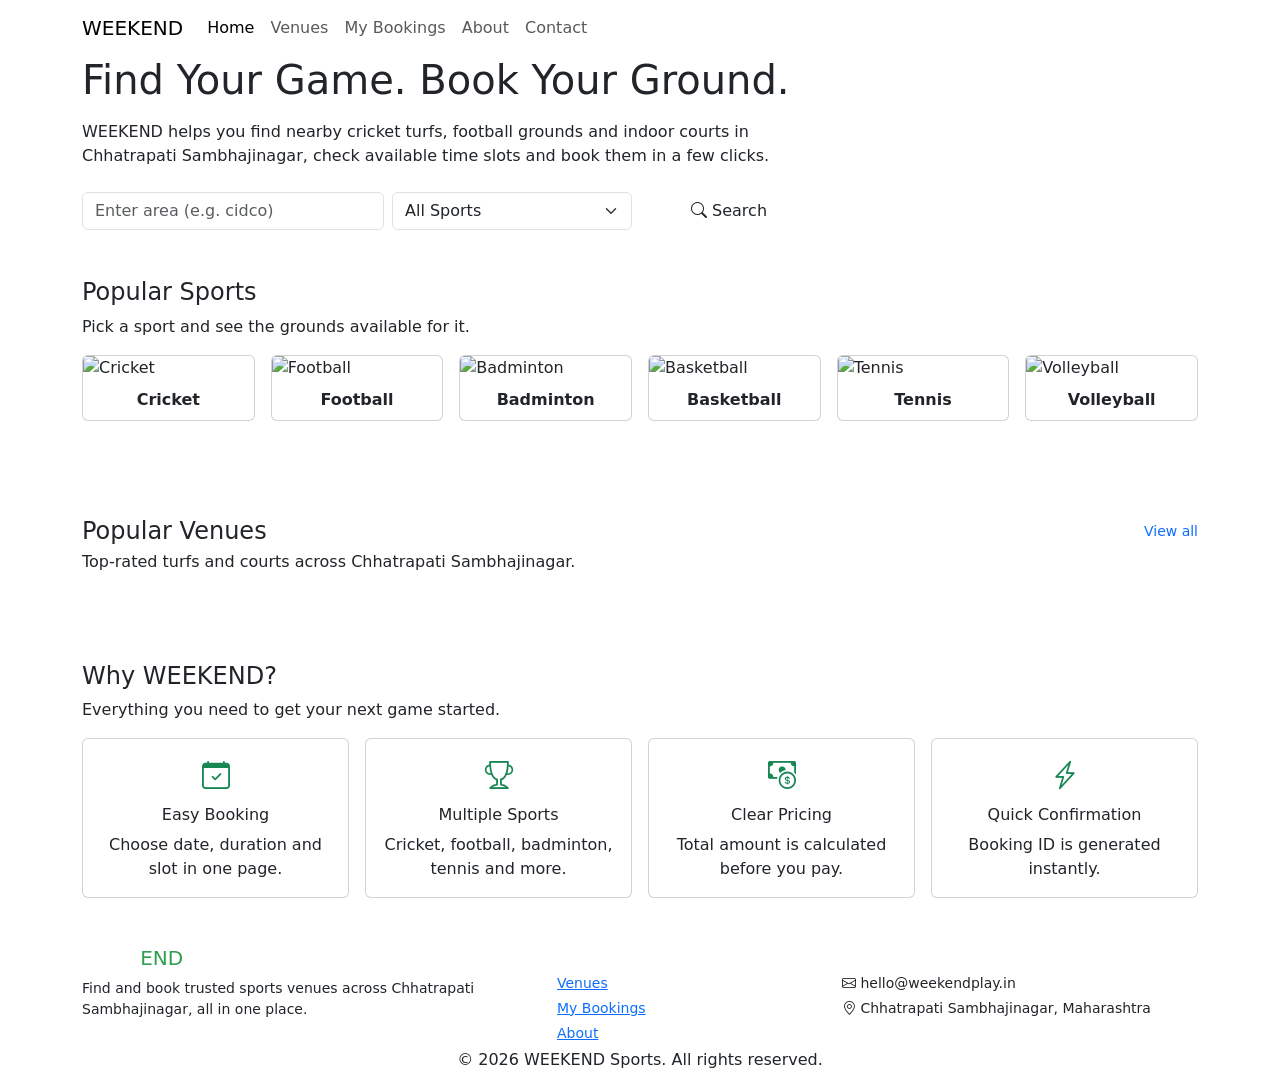
==== index.html @ c3880f31 "Add files via upload" ====
<!DOCTYPE html>
<html lang="en">

<head>
  <meta charset="UTF-8">
  <meta name="viewport" content="width=device-width, initial-scale=1">
  <title>WEEKEND | Sports Venue Booking</title>
  <link href="https://cdn.jsdelivr.net/npm/bootstrap@5.3.3/dist/css/bootstrap.min.css" rel="stylesheet">
  <link href="https://cdn.jsdelivr.net/npm/bootstrap-icons@1.11.3/font/bootstrap-icons.css" rel="stylesheet">
  <link href="css/style.css" rel="stylesheet">
</head>

<body>

  <!-- Navbar -->
  <nav class="navbar navbar-expand-lg navbar-weekend">
    <div class="container">
      <a class="navbar-brand" href="home.html">WEEK<span>END</span></a>
      <button class="navbar-toggler" type="button" data-bs-toggle="collapse" data-bs-target="#nav">
        <span class="navbar-toggler-icon"></span>
      </button>
      <div class="collapse navbar-collapse" id="nav">
        <ul class="navbar-nav me-auto">
          <li class="nav-item"><a class="nav-link active" href="home.html">Home</a></li>
          <li class="nav-item"><a class="nav-link" href="venues.html">Venues</a></li>
          <li class="nav-item"><a class="nav-link" href="my-bookings.html">My Bookings</a></li>
          <li class="nav-item"><a class="nav-link" href="about.html">About</a></li>
          <li class="nav-item"><a class="nav-link" href="contact.html">Contact</a></li>
        </ul>
        <div id="authArea"></div>
      </div>
    </div>
  </nav>

  <!-- Hero section with search -->
  <section class="hero">
    <div class="container">
      <div class="row">
        <div class="col-lg-8">
          <h1 class="mb-3">Find Your Game. Book Your Ground.</h1>
          <p class="mb-4">
            WEEKEND helps you find nearby cricket turfs, football grounds and indoor courts in Chhatrapati
            Sambhajinagar,
            check available time slots and book them in a few clicks.
          </p>

          <form class="search-box" id="heroSearchForm">
            <div class="row g-2">
              <div class="col-md-5">
                <input type="text" class="form-control" id="heroLocation" placeholder="Enter area (e.g. cidco)">
              </div>
              <div class="col-md-4">
                <select class="form-select" id="heroSport">
                  <option value="">All Sports</option>
                  <option>Cricket</option>
                  <option>Football</option>
                  <option>Badminton</option>
                  <option>Basketball</option>
                  <option>Tennis</option>
                  <option>Volleyball</option>
                </select>
              </div>
              <div class="col-md-3 d-grid">
                <button class="btn btn-green" type="submit"><i class="bi bi-search"></i> Search</button>
              </div>
            </div>
          </form>
        </div>
      </div>
    </div>
  </section>

  <!-- Popular sports -->
  <section class="py-5">
    <div class="container">
      <h4 class="section-title">Popular Sports</h4>
      <p class="section-sub">Pick a sport and see the grounds available for it.</p>

      <div class="row g-3">
        <div class="col-6 col-md-4 col-lg-2">
          <div class="card sport-card h-100" onclick="openSport('Cricket')" role="button">
            <img src="assets/images/cricket.jpg" class="card-img-top" alt="Cricket">
            <div class="card-body text-center py-2"><span class="fw-semibold">Cricket</span></div>
          </div>
        </div>
        <div class="col-6 col-md-4 col-lg-2">
          <div class="card sport-card h-100" onclick="openSport('Football')" role="button">
            <img src="assets/images/football.jpg" class="card-img-top" alt="Football">
            <div class="card-body text-center py-2"><span class="fw-semibold">Football</span></div>
          </div>
        </div>
        <div class="col-6 col-md-4 col-lg-2">
          <div class="card sport-card h-100" onclick="openSport('Badminton')" role="button">
            <img src="assets/images/badminton.jpg" class="card-img-top" alt="Badminton">
            <div class="card-body text-center py-2"><span class="fw-semibold">Badminton</span></div>
          </div>
        </div>
        <div class="col-6 col-md-4 col-lg-2">
          <div class="card sport-card h-100" onclick="openSport('Basketball')" role="button">
            <img src="assets/images/basketball.jpg" class="card-img-top" alt="Basketball">
            <div class="card-body text-center py-2"><span class="fw-semibold">Basketball</span></div>
          </div>
        </div>
        <div class="col-6 col-md-4 col-lg-2">
          <div class="card sport-card h-100" onclick="openSport('Tennis')" role="button">
            <img src="assets/images/tennis.jpg" class="card-img-top" alt="Tennis">
            <div class="card-body text-center py-2"><span class="fw-semibold">Tennis</span></div>
          </div>
        </div>
        <div class="col-6 col-md-4 col-lg-2">
          <div class="card sport-card h-100" onclick="openSport('Volleyball')" role="button">
            <img src="assets/images/volleyball.jpg" class="card-img-top" alt="Volleyball">
            <div class="card-body text-center py-2"><span class="fw-semibold">Volleyball</span></div>
          </div>
        </div>
      </div>
    </div>
  </section>

  <!-- Popular venues (generated by JavaScript) -->
  <section class="py-5 bg-light-gray">
    <div class="container">
      <div class="d-flex justify-content-between align-items-center mb-1">
        <h4 class="section-title mb-0">Popular Venues</h4>
        <a href="venues.html" class="small text-decoration-none">View all</a>
      </div>
      <p class="section-sub">Top-rated turfs and courts across Chhatrapati Sambhajinagar.</p>

      <div class="row g-4" id="popularVenues"></div>
    </div>
  </section>

  <!-- Why WEEKEND -->
  <section class="py-5">
    <div class="container">
      <h4 class="section-title">Why WEEKEND?</h4>
      <p class="section-sub">Everything you need to get your next game started.</p>

      <div class="row g-3">
        <div class="col-md-3 col-sm-6">
          <div class="card info-card h-100 text-center p-3">
            <i class="bi bi-calendar-check fs-3 text-success"></i>
            <h6 class="mt-2">Easy Booking</h6>
            <p class="venue-meta mb-0">Choose date, duration and slot in one page.</p>
          </div>
        </div>
        <div class="col-md-3 col-sm-6">
          <div class="card info-card h-100 text-center p-3">
            <i class="bi bi-trophy fs-3 text-success"></i>
            <h6 class="mt-2">Multiple Sports</h6>
            <p class="venue-meta mb-0">Cricket, football, badminton, tennis and more.</p>
          </div>
        </div>
        <div class="col-md-3 col-sm-6">
          <div class="card info-card h-100 text-center p-3">
            <i class="bi bi-cash-coin fs-3 text-success"></i>
            <h6 class="mt-2">Clear Pricing</h6>
            <p class="venue-meta mb-0">Total amount is calculated before you pay.</p>
          </div>
        </div>
        <div class="col-md-3 col-sm-6">
          <div class="card info-card h-100 text-center p-3">
            <i class="bi bi-lightning-charge fs-3 text-success"></i>
            <h6 class="mt-2">Quick Confirmation</h6>
            <p class="venue-meta mb-0">Booking ID is generated instantly.</p>
          </div>
        </div>
      </div>
    </div>
  </section>

  <!-- Footer -->
  <footer class="site-footer">
    <div class="container">
      <div class="row g-4">
        <div class="col-md-5">
          <h5 class="text-white">WEEK<span style="color:#2e9e4f">END</span></h5>
          <p class="small mb-0">Find and book trusted sports venues across Chhatrapati Sambhajinagar, all in one place.
          </p>
        </div>
        <div class="col-md-3">
          <h6 class="text-white">Pages</h6>
          <p class="small mb-1"><a href="venues.html">Venues</a></p>
          <p class="small mb-1"><a href="my-bookings.html">My Bookings</a></p>
          <p class="small mb-1"><a href="about.html">About</a></p>
        </div>
        <div class="col-md-4">
          <h6 class="text-white">Contact</h6>
          <p class="small mb-1"><i class="bi bi-envelope"></i> hello@weekendplay.in</p>
          <p class="small mb-1"><i class="bi bi-geo-alt"></i> Chhatrapati Sambhajinagar, Maharashtra</p>
        </div>
      </div>
      <div class="footer-note text-center">&copy; 2026 WEEKEND Sports. All rights reserved.</div>
    </div>
  </footer>

  <script src="https://cdn.jsdelivr.net/npm/bootstrap@5.3.3/dist/js/bootstrap.bundle.min.js"></script>
  <script src="js/data.js"></script>
  <script src="js/main.js"></script>
</body>

</html>
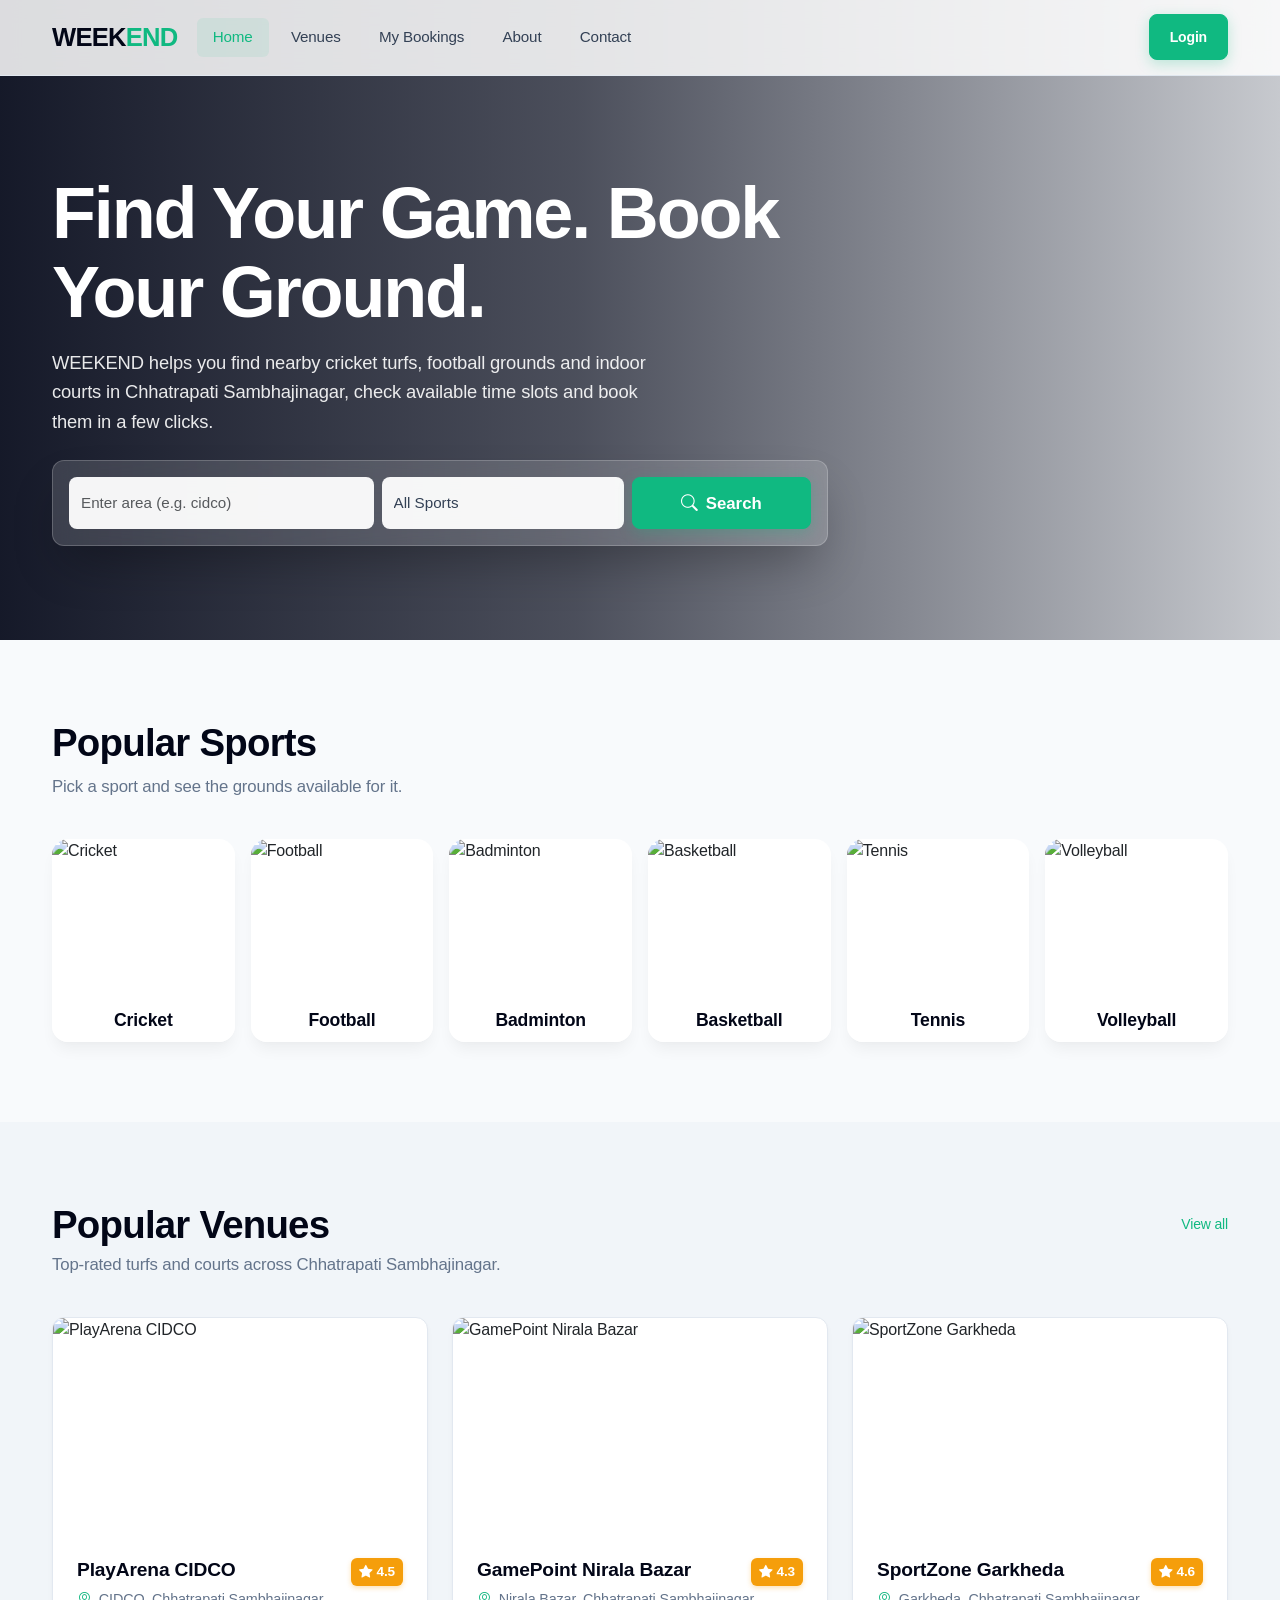
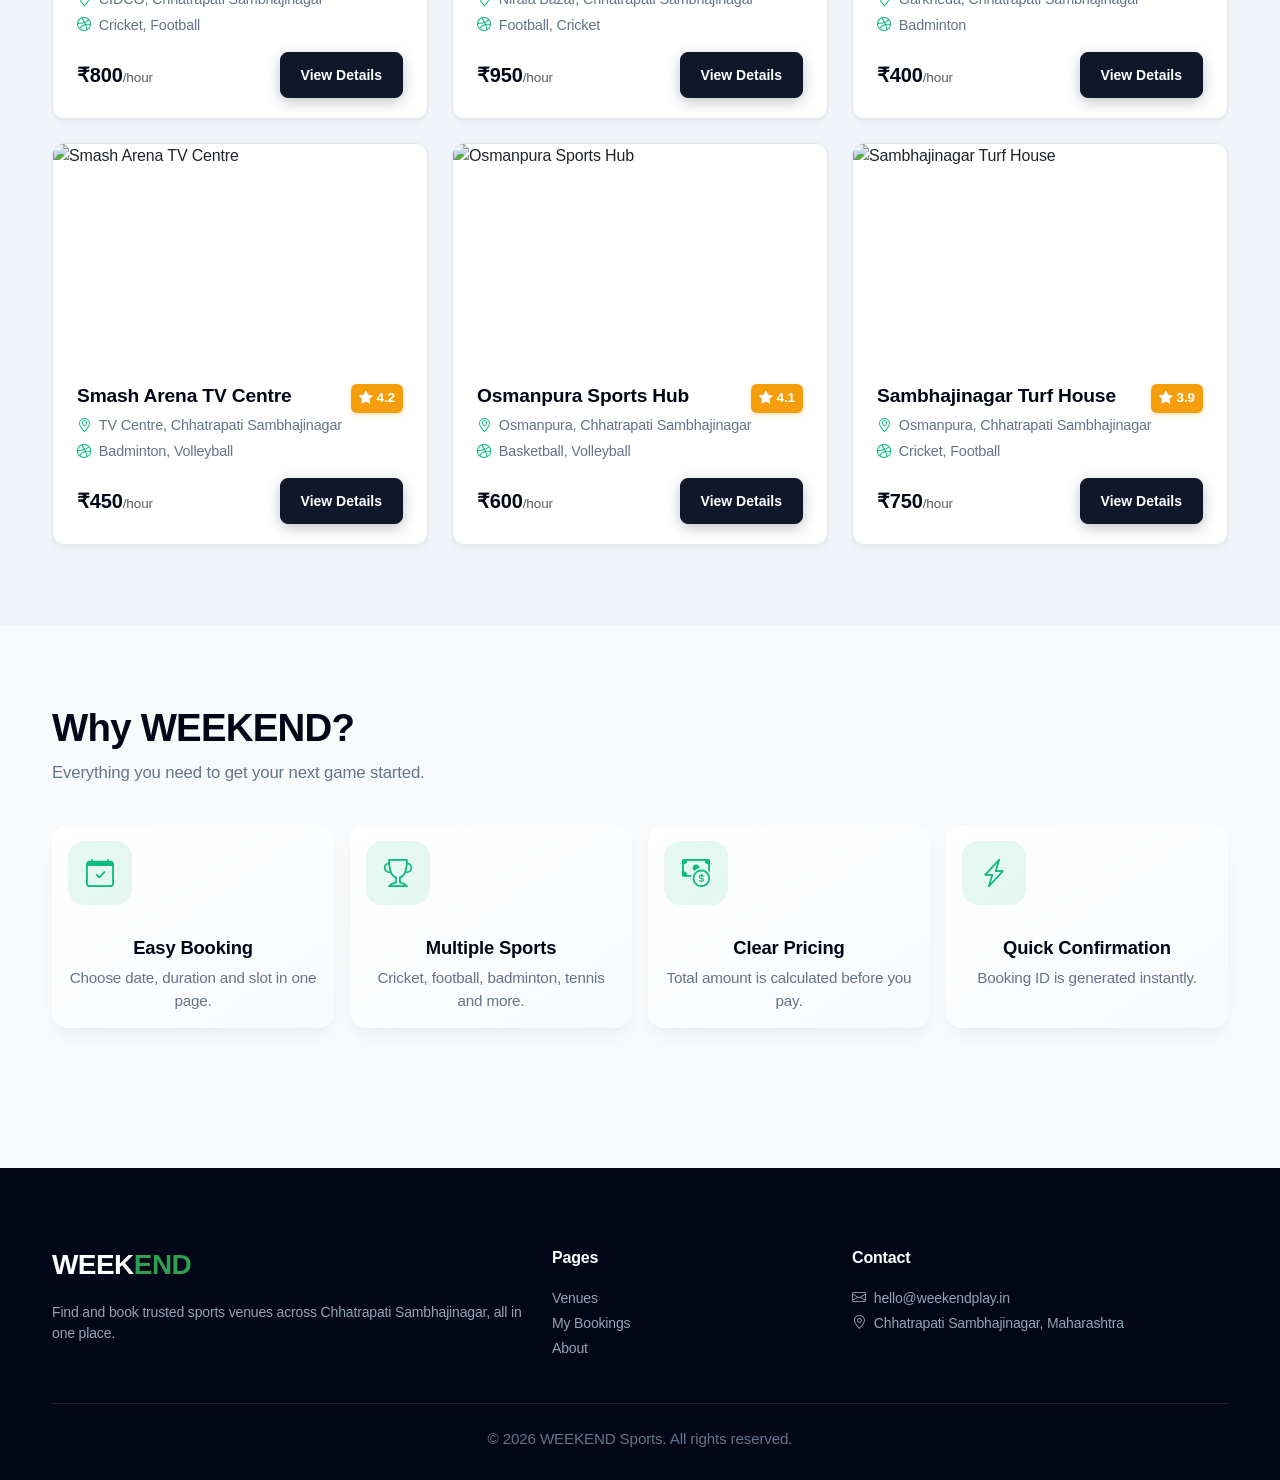
==== commit dd254704: "Add files via upload" ====
--- a/index.html
+++ b/index.html
@@ -7,7 +7,7 @@
   <title>WEEKEND | Sports Venue Booking</title>
   <link href="https://cdn.jsdelivr.net/npm/bootstrap@5.3.3/dist/css/bootstrap.min.css" rel="stylesheet">
   <link href="https://cdn.jsdelivr.net/npm/bootstrap-icons@1.11.3/font/bootstrap-icons.css" rel="stylesheet">
-  <link href="css/style.css" rel="stylesheet">
+  <link href="style.css" rel="stylesheet">
 </head>
 
 <body>
@@ -195,8 +195,8 @@
   </footer>
 
   <script src="https://cdn.jsdelivr.net/npm/bootstrap@5.3.3/dist/js/bootstrap.bundle.min.js"></script>
-  <script src="js/data.js"></script>
-  <script src="js/main.js"></script>
+  <script src="data.js"></script>
+  <script src="main.js"></script>
 </body>
 
 </html>
--- a/style.css
+++ b/style.css
@@ -0,0 +1,495 @@
+/* WEEKEND Premium visual system */
+@import url('https://fonts.googleapis.com/css2?family=Outfit:wght@300;400;500;600;700;800&display=swap');
+
+:root {
+  --navy: #0f172a;
+  --navy-dark: #020617;
+  --green: #10b981;
+  --green-dark: #059669;
+  --orange: #f59e0b;
+  --light: #f8fafc;
+  --text: #334155;
+  --muted: #64748b;
+  --line: #e2e8f0;
+  --surface: #ffffff;
+  --shadow-sm: 0 4px 6px -1px rgba(0, 0, 0, 0.05), 0 2px 4px -2px rgba(0, 0, 0, 0.025);
+  --shadow-md: 0 10px 15px -3px rgba(0, 0, 0, 0.05), 0 4px 6px -4px rgba(0, 0, 0, 0.025);
+  --shadow-lg: 0 20px 25px -5px rgba(0, 0, 0, 0.05), 0 8px 10px -6px rgba(0, 0, 0, 0.025);
+  --shadow-hover: 0 25px 50px -12px rgba(0, 0, 0, 0.12);
+  --glass-bg: rgba(255, 255, 255, 0.85);
+  --glass-border: rgba(255, 255, 255, 0.18);
+  --transition: all 0.3s cubic-bezier(0.4, 0, 0.2, 1);
+}
+
+* { box-sizing: border-box; }
+
+html { scroll-behavior: smooth; }
+
+body {
+  min-height: 100vh;
+  font-family: 'Outfit', -apple-system, BlinkMacSystemFont, "Segoe UI", Roboto, Helvetica, Arial, sans-serif;
+  color: var(--text);
+  background-color: var(--light);
+  letter-spacing: -0.01em;
+  -webkit-font-smoothing: antialiased;
+}
+
+a { color: var(--green); text-decoration: none; transition: var(--transition); }
+a:hover { color: var(--green-dark); }
+
+.container { max-width: 1200px; }
+
+/* ---------- Navigation ---------- */
+.navbar-weekend {
+  min-height: 76px;
+  background: var(--glass-bg);
+  backdrop-filter: blur(12px);
+  -webkit-backdrop-filter: blur(12px);
+  border-bottom: 1px solid var(--line);
+  position: sticky;
+  top: 0;
+  z-index: 1030;
+  transition: var(--transition);
+}
+
+.navbar-weekend .navbar-brand {
+  color: var(--navy-dark);
+  font-size: 1.6rem;
+  font-weight: 800;
+  letter-spacing: -0.03em;
+}
+
+.navbar-weekend .navbar-brand span { color: var(--green); }
+.navbar-weekend .navbar-toggler { border-color: transparent; }
+.navbar-weekend .navbar-toggler:focus { box-shadow: none; outline: none; }
+.navbar-weekend .navbar-toggler-icon { background-image: url("data:image/svg+xml,%3csvg xmlns='http://www.w3.org/2000/svg' viewBox='0 0 30 30'%3e%3cpath stroke='rgba%2815, 23, 42, 0.75%29' stroke-linecap='round' stroke-miterlimit='10' stroke-width='2' d='M4 7h22M4 15h22M4 23h22'/%3e%3c/svg%3e"); }
+
+.navbar-weekend .nav-link {
+  color: var(--text);
+  font-size: 0.95rem;
+  font-weight: 500;
+  padding: 0.5rem 1rem !important;
+  margin: 0 0.2rem;
+  border-radius: 6px;
+  transition: var(--transition);
+}
+
+.navbar-weekend .nav-link:hover,
+.navbar-weekend .nav-link.active { 
+  color: var(--green); 
+  background: rgba(16, 185, 129, 0.08);
+}
+
+.navbar-weekend #authArea .text-white { color: var(--navy-dark) !important; font-weight: 500; }
+.navbar-weekend .btn-outline-light { color: var(--navy); border-color: var(--line); background: transparent; }
+.navbar-weekend .btn-outline-light:hover { color: var(--surface); background: var(--navy); border-color: var(--navy); }
+
+/* ---------- Buttons and controls ---------- */
+.btn {
+  min-height: 46px;
+  border-radius: 8px;
+  font-weight: 600;
+  padding: 0.6rem 1.25rem;
+  transition: var(--transition);
+  display: inline-flex;
+  align-items: center;
+  justify-content: center;
+  gap: 0.5rem;
+}
+
+.btn:hover { transform: translateY(-2px); }
+.btn:active { transform: translateY(0); }
+
+.btn-green {
+  color: #ffffff;
+  background-color: var(--green);
+  border-color: var(--green);
+  box-shadow: 0 4px 14px rgba(16, 185, 129, 0.25);
+}
+
+.btn-green:hover,
+.btn-green:focus { 
+  color: #ffffff; 
+  background-color: var(--green-dark); 
+  border-color: var(--green-dark); 
+  box-shadow: 0 6px 20px rgba(16, 185, 129, 0.35);
+}
+
+.btn-navy { 
+  color: #ffffff; 
+  background-color: var(--navy); 
+  border-color: var(--navy); 
+  box-shadow: 0 4px 14px rgba(15, 23, 42, 0.25);
+}
+
+.btn-navy:hover { 
+  color: #ffffff; 
+  background-color: var(--navy-dark); 
+  border-color: var(--navy-dark); 
+  box-shadow: 0 6px 20px rgba(15, 23, 42, 0.35);
+}
+
+.form-control,
+.form-select {
+  min-height: 52px;
+  border-color: var(--line);
+  border-radius: 8px;
+  color: var(--text);
+  box-shadow: none;
+  font-size: 0.95rem;
+  background-color: var(--surface);
+  transition: var(--transition);
+}
+
+.form-control:focus,
+.form-select:focus {
+  border-color: var(--green);
+  box-shadow: 0 0 0 4px rgba(16, 185, 129, 0.1);
+}
+
+.form-label { color: var(--navy-dark); font-size: 0.95rem; font-weight: 600; margin-bottom: 0.5rem; }
+.form-check-input:checked { background-color: var(--green); border-color: var(--green); }
+
+/* ---------- Hero ---------- */
+.hero {
+  min-height: 640px;
+  display: flex;
+  align-items: center;
+  color: #ffffff;
+  padding: 120px 0 80px;
+  position: relative;
+  background: url("../assets/images/hero.jpg") center center/cover no-repeat;
+  margin-top: -76px; /* offset navbar height */
+}
+
+.hero::before {
+  content: '';
+  position: absolute;
+  top: 0; left: 0; right: 0; bottom: 0;
+  background: linear-gradient(90deg, rgba(2, 6, 23, 0.92) 0%, rgba(2, 6, 23, 0.7) 45%, rgba(2, 6, 23, 0.2) 100%);
+}
+
+.hero .container { position: relative; z-index: 2; padding-top: 40px; }
+
+.hero h1 {
+  max-width: 800px;
+  font-size: clamp(3rem, 6vw, 4.5rem);
+  font-weight: 800;
+  line-height: 1.1;
+  letter-spacing: -0.03em;
+  margin-bottom: 1.25rem;
+  animation: fadeInUp 0.8s ease-out;
+}
+
+.hero p { 
+  max-width: 600px; 
+  color: rgba(255, 255, 255, 0.9); 
+  font-size: 1.15rem; 
+  line-height: 1.6; 
+  font-weight: 400;
+  margin-bottom: 2.5rem;
+  animation: fadeInUp 0.8s ease-out 0.1s backwards;
+}
+
+.search-box {
+  max-width: 900px;
+  padding: 16px;
+  background: rgba(255, 255, 255, 0.15);
+  backdrop-filter: blur(16px);
+  -webkit-backdrop-filter: blur(16px);
+  border: 1px solid rgba(255, 255, 255, 0.2);
+  border-radius: 12px;
+  box-shadow: 0 25px 50px -12px rgba(0, 0, 0, 0.3);
+  transition: var(--transition);
+  animation: fadeInUp 0.8s ease-out 0.2s backwards;
+}
+
+.search-box:hover {
+  background: rgba(255, 255, 255, 0.2);
+  border: 1px solid rgba(255, 255, 255, 0.3);
+}
+
+.search-box .form-control,
+.search-box .form-select {
+  border: none;
+  background: rgba(255, 255, 255, 0.95);
+  font-weight: 500;
+}
+.search-box .form-control:focus,
+.search-box .form-select:focus {
+  background: #ffffff;
+}
+
+.search-box .btn { min-height: 52px; font-size: 1.05rem; }
+
+/* ---------- Sections ---------- */
+body > .container.py-4,
+body > .container.py-5,
+section.py-5 { padding-top: 5rem !important; padding-bottom: 5rem !important; }
+
+.section-title {
+  color: var(--navy-dark);
+  margin-bottom: 0.5rem;
+  font-size: clamp(1.75rem, 3vw, 2.5rem);
+  font-weight: 800;
+  letter-spacing: -0.02em;
+}
+
+.section-sub { 
+  color: var(--muted); 
+  margin-bottom: 2.5rem; 
+  font-size: 1.05rem; 
+  font-weight: 400;
+}
+
+.bg-light-gray { background-color: #f1f5f9; }
+
+/* ---------- Cards ---------- */
+.card { 
+  border-radius: 12px; 
+  border: none;
+}
+
+.venue-card,
+.sport-card,
+.info-card {
+  overflow: hidden;
+  background: var(--surface);
+  border: 1px solid var(--line);
+  box-shadow: var(--shadow-sm);
+  transition: var(--transition);
+  height: 100%;
+}
+
+.venue-card:hover,
+.sport-card:hover {
+  border-color: #cbd5e1;
+  box-shadow: var(--shadow-hover);
+  transform: translateY(-6px);
+}
+
+.venue-card img { 
+  height: 220px; 
+  object-fit: cover; 
+  transition: transform 0.6s cubic-bezier(0.16, 1, 0.3, 1); 
+}
+.venue-card:hover img { transform: scale(1.05); }
+
+.venue-card .card-body { padding: 1.25rem 1.5rem; }
+
+.sport-card { cursor: pointer; border-radius: 16px; border: none; box-shadow: var(--shadow-md); }
+.sport-card img { height: 160px; object-fit: cover; }
+.sport-card .card-body { 
+  padding: 1.2rem 1rem;
+  background: var(--surface);
+}
+.sport-card span { font-size: 1.1rem; color: var(--navy-dark); font-weight: 600; }
+
+.venue-name { color: var(--navy-dark); font-size: 1.2rem; font-weight: 700; margin-bottom: 0.5rem; }
+.venue-meta { color: var(--muted); font-size: 0.9rem; margin-bottom: 0.5rem; display: flex; align-items: center; gap: 0.5rem; }
+.venue-meta i { color: var(--green); }
+.price-text { color: var(--navy-dark); font-size: 1.25rem; font-weight: 800; }
+.price-text small { color: var(--muted); font-weight: 500; font-size: 0.85rem; }
+
+.rating-badge {
+  display: inline-flex;
+  align-items: center;
+  gap: 4px;
+  color: #fff;
+  background-color: var(--orange);
+  border-radius: 6px;
+  padding: 4px 8px;
+  font-size: 0.85rem;
+  font-weight: 700;
+  box-shadow: 0 2px 5px rgba(245, 158, 11, 0.3);
+}
+
+.info-card {
+  padding: 2.5rem 1.5rem;
+  text-align: center;
+  border-radius: 16px;
+  border: none;
+  box-shadow: var(--shadow-md);
+  background: linear-gradient(145deg, #ffffff, #f8fafc);
+}
+.info-card:hover { transform: translateY(-5px); box-shadow: var(--shadow-hover); }
+.info-card i.fs-3 { 
+  display: inline-flex;
+  align-items: center;
+  justify-content: center;
+  width: 64px; height: 64px;
+  border-radius: 16px;
+  background: rgba(16, 185, 129, 0.1);
+  color: var(--green) !important; 
+  font-size: 1.75rem !important;
+  margin-bottom: 1.5rem;
+  transition: var(--transition);
+}
+.info-card:hover i.fs-3 {
+  background: var(--green);
+  color: #fff !important;
+  transform: rotate(5deg) scale(1.1);
+}
+.info-card h6 { font-size: 1.15rem; font-weight: 700; color: var(--navy-dark); margin-bottom: 0.5rem; }
+.info-card p.venue-meta { font-size: 0.95rem; justify-content: center; }
+
+.info-card .card-header {
+  padding: 1rem 1.2rem;
+  color: var(--navy-dark);
+  border-bottom-color: var(--line);
+  background: var(--light);
+}
+
+.info-card .card-body { padding: 1.5rem; }
+
+/* ---------- Booking and detail pages ---------- */
+.slot-btn {
+  min-width: 110px;
+  margin: 0 8px 10px 0;
+  padding: 10px 14px;
+  color: var(--navy-dark);
+  background: var(--surface);
+  border: 1px solid var(--line);
+  border-radius: 8px;
+  font-size: 0.95rem;
+  font-weight: 600;
+  cursor: pointer;
+  transition: var(--transition);
+}
+
+.slot-btn:hover { border-color: var(--green); color: var(--green-dark); background: rgba(16, 185, 129, 0.05); }
+.slot-btn.selected { color: #ffffff; background: var(--green); border-color: var(--green); box-shadow: 0 4px 10px rgba(16, 185, 129, 0.3); }
+
+.summary-box {
+  padding: 2rem !important;
+  background: var(--surface);
+  border: 1px solid var(--line);
+  border-radius: 16px;
+  box-shadow: var(--shadow-md);
+}
+
+.summary-box .row { font-size: 1rem; padding-top: 0.4rem; padding-bottom: 0.4rem; }
+.summary-box .fw-bold { color: var(--navy-dark); font-weight: 700 !important; }
+
+.detail-img { width: 100%; height: 500px; object-fit: cover; border-radius: 16px; box-shadow: var(--shadow-lg); }
+.breadcrumb { padding: 0.8rem 1rem; background: transparent; border-radius: 8px; font-weight: 500; font-size: 0.95rem; }
+.breadcrumb a { color: var(--muted); }
+.breadcrumb a:hover { color: var(--green); }
+.breadcrumb-item.active { color: var(--navy-dark); font-weight: 600; }
+
+.table { --bs-table-bg: transparent; --bs-table-color: var(--text); }
+.table > :not(caption) > * > * { padding: 1rem; border-bottom-color: var(--line); }
+.table th { font-weight: 600; color: var(--navy-dark); }
+
+.tick-circle {
+  width: 80px;
+  height: 80px;
+  line-height: 80px;
+  margin: 0 auto;
+  color: #ffffff;
+  background: linear-gradient(135deg, var(--green), var(--green-dark));
+  border-radius: 50%;
+  font-size: 38px;
+  box-shadow: 0 15px 30px rgba(16, 185, 129, 0.3);
+  animation: popIn 0.6s cubic-bezier(0.175, 0.885, 0.32, 1.275);
+}
+
+@keyframes popIn {
+  0% { transform: scale(0); opacity: 0; }
+  100% { transform: scale(1); opacity: 1; }
+}
+
+.nav-tabs { border-bottom-color: var(--line); }
+.nav-tabs .nav-link { font-weight: 600; color: var(--muted); border: none; border-bottom: 2px solid transparent; padding: 1rem 1.5rem; transition: var(--transition); }
+.nav-tabs .nav-link:hover { color: var(--green); border-color: transparent; }
+.nav-tabs .nav-link.active { color: var(--green); background: transparent; border-color: transparent; border-bottom-color: var(--green); }
+
+.btn-group .btn { font-weight: 600; border-color: var(--line); color: var(--text); }
+.btn-group .btn.active { color: #ffffff; background: var(--navy); border-color: var(--navy); }
+
+/* ---------- Footer ---------- */
+footer.site-footer {
+  margin-top: 60px;
+  padding: 80px 0 30px;
+  color: #94a3b8;
+  background-color: var(--navy-dark);
+}
+
+footer.site-footer h5,
+footer.site-footer h6,
+footer.site-footer .text-white { color: #ffffff !important; font-weight: 700; margin-bottom: 1.25rem; }
+footer.site-footer h5 { font-size: 1.75rem; letter-spacing: -0.02em; }
+footer.site-footer a { color: #94a3b8; text-decoration: none; transition: var(--transition); }
+footer.site-footer a:hover { color: var(--green); }
+footer.site-footer p { display: flex; align-items: center; gap: 0.5rem; }
+
+.footer-note {
+  margin-top: 40px;
+  padding-top: 24px;
+  color: #64748b;
+  border-top: 1px solid rgba(255, 255, 255, 0.1);
+  font-size: 0.95rem;
+}
+
+/* Animations */
+@keyframes fadeInUp {
+  from { opacity: 0; transform: translateY(20px); }
+  to { opacity: 1; transform: translateY(0); }
+}
+
+/* Auth Cards */
+.auth-card {
+  max-width: 440px;
+  margin: 0 auto;
+  padding: 3rem;
+  background: var(--surface);
+  border-radius: 20px;
+  box-shadow: var(--shadow-hover);
+  border: 1px solid var(--line);
+}
+.auth-card .form-control { background: var(--light); }
+.auth-card .form-control:focus { background: var(--surface); }
+
+/* Mobile adjustments */
+@media (max-width: 991.98px) {
+  .navbar-weekend { min-height: 64px; }
+  .navbar-weekend .navbar-collapse { 
+    padding: 1.5rem; 
+    background: var(--surface); 
+    border-radius: 12px;
+    box-shadow: var(--shadow-lg);
+    margin-top: 0.5rem;
+    border: 1px solid var(--line);
+  }
+  .navbar-weekend .nav-link { padding: 0.75rem 1rem !important; margin-bottom: 0.25rem; }
+  .hero { min-height: 540px; padding: 100px 0 60px; }
+  .hero h1 { font-size: clamp(2.5rem, 8vw, 3.5rem); }
+  .detail-img { height: 380px; }
+  .search-box { padding: 12px; }
+  .search-box .btn { margin-top: 12px; width: 100%; }
+}
+
+@media (max-width: 767.98px) {
+  body > .container.py-4,
+  body > .container.py-5,
+  section.py-5 { padding-top: 4rem !important; padding-bottom: 4rem !important; }
+  .hero { min-height: 500px; padding: 80px 0 40px; }
+  .hero h1 { font-size: 2.5rem; }
+  .hero p { font-size: 1rem; }
+  .detail-img { height: 280px; }
+  .auth-card { padding: 2rem; }
+  footer.site-footer { padding: 60px 0 20px; text-align: center; }
+  footer.site-footer p { justify-content: center; }
+}
+
+@media (max-width: 575.98px) {
+  .sport-card img { height: 120px; }
+  .venue-card img { height: 180px; }
+  .venue-card .card-body { padding: 1rem; }
+  .info-card { padding: 1.5rem 1rem; }
+  .summary-box { padding: 1.25rem !important; }
+}
+
+@media print {
+  .no-print, .navbar, footer { display: none !important; }
+}
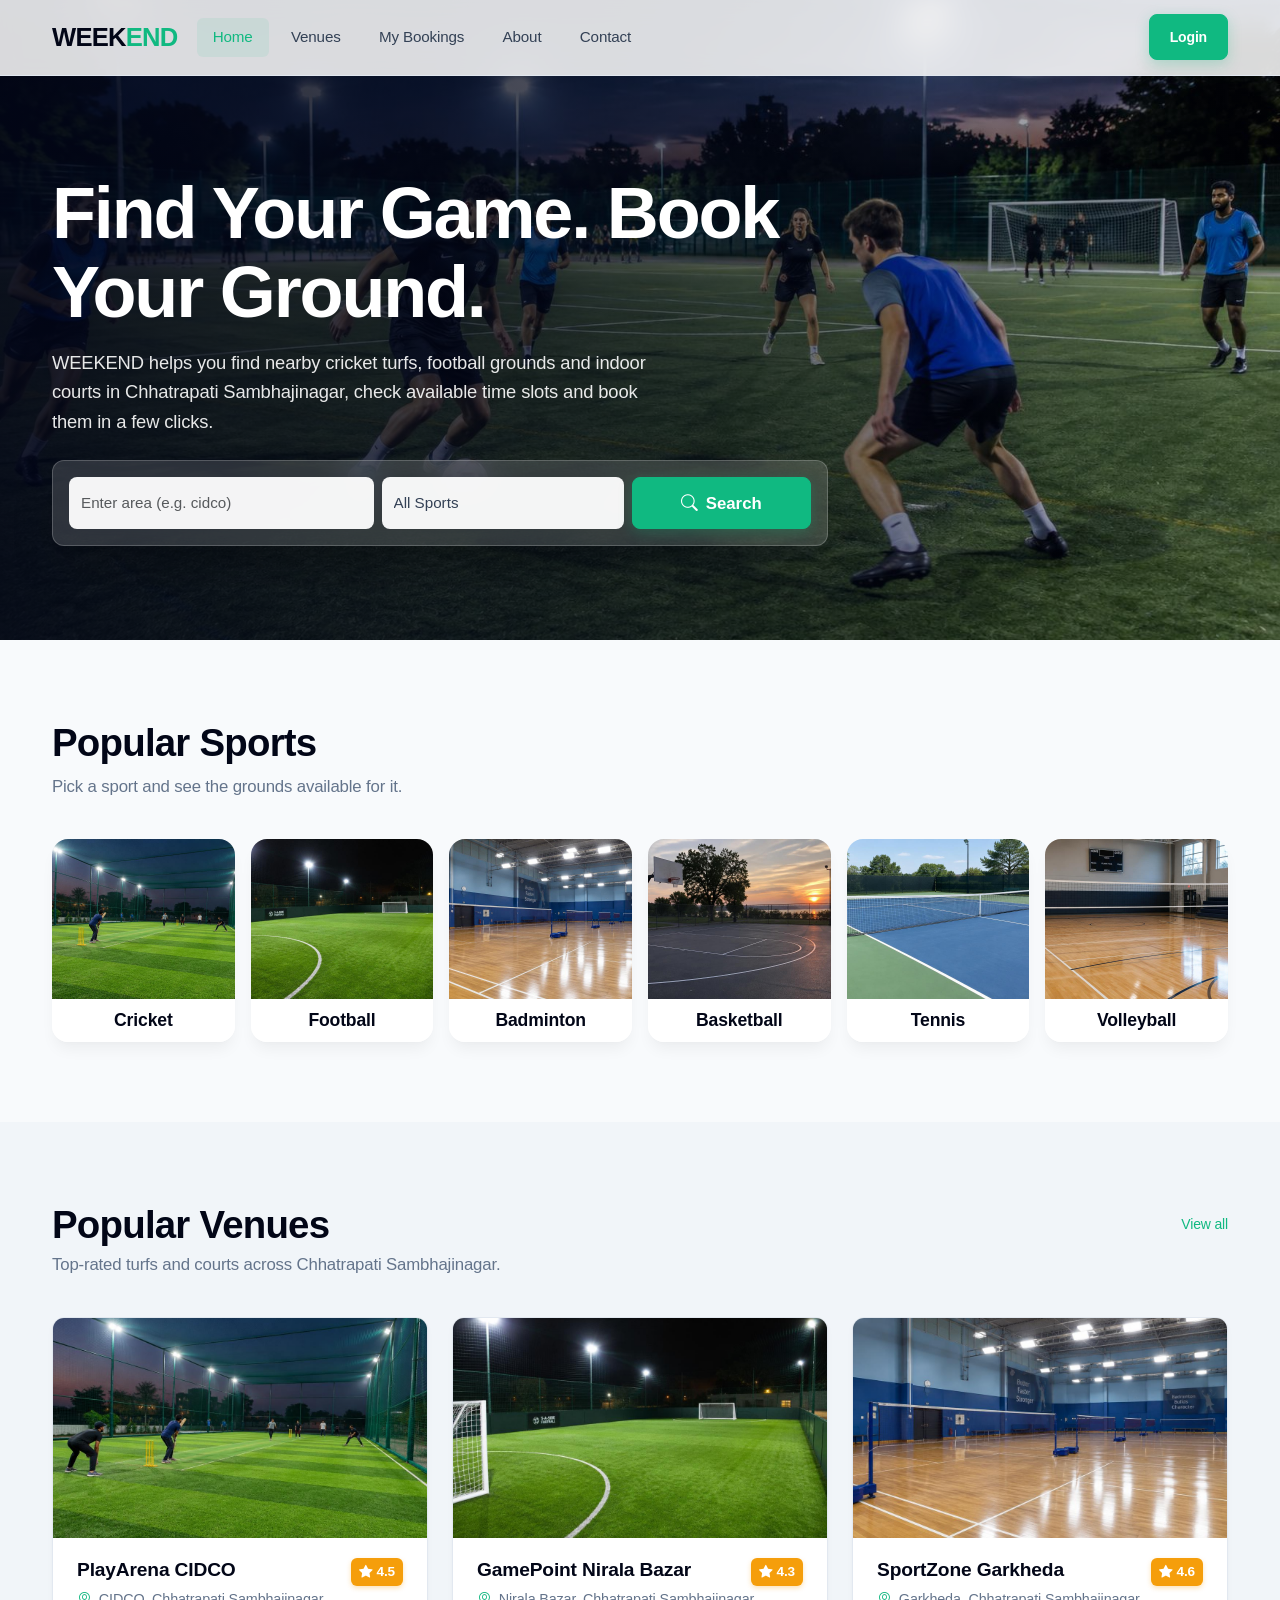
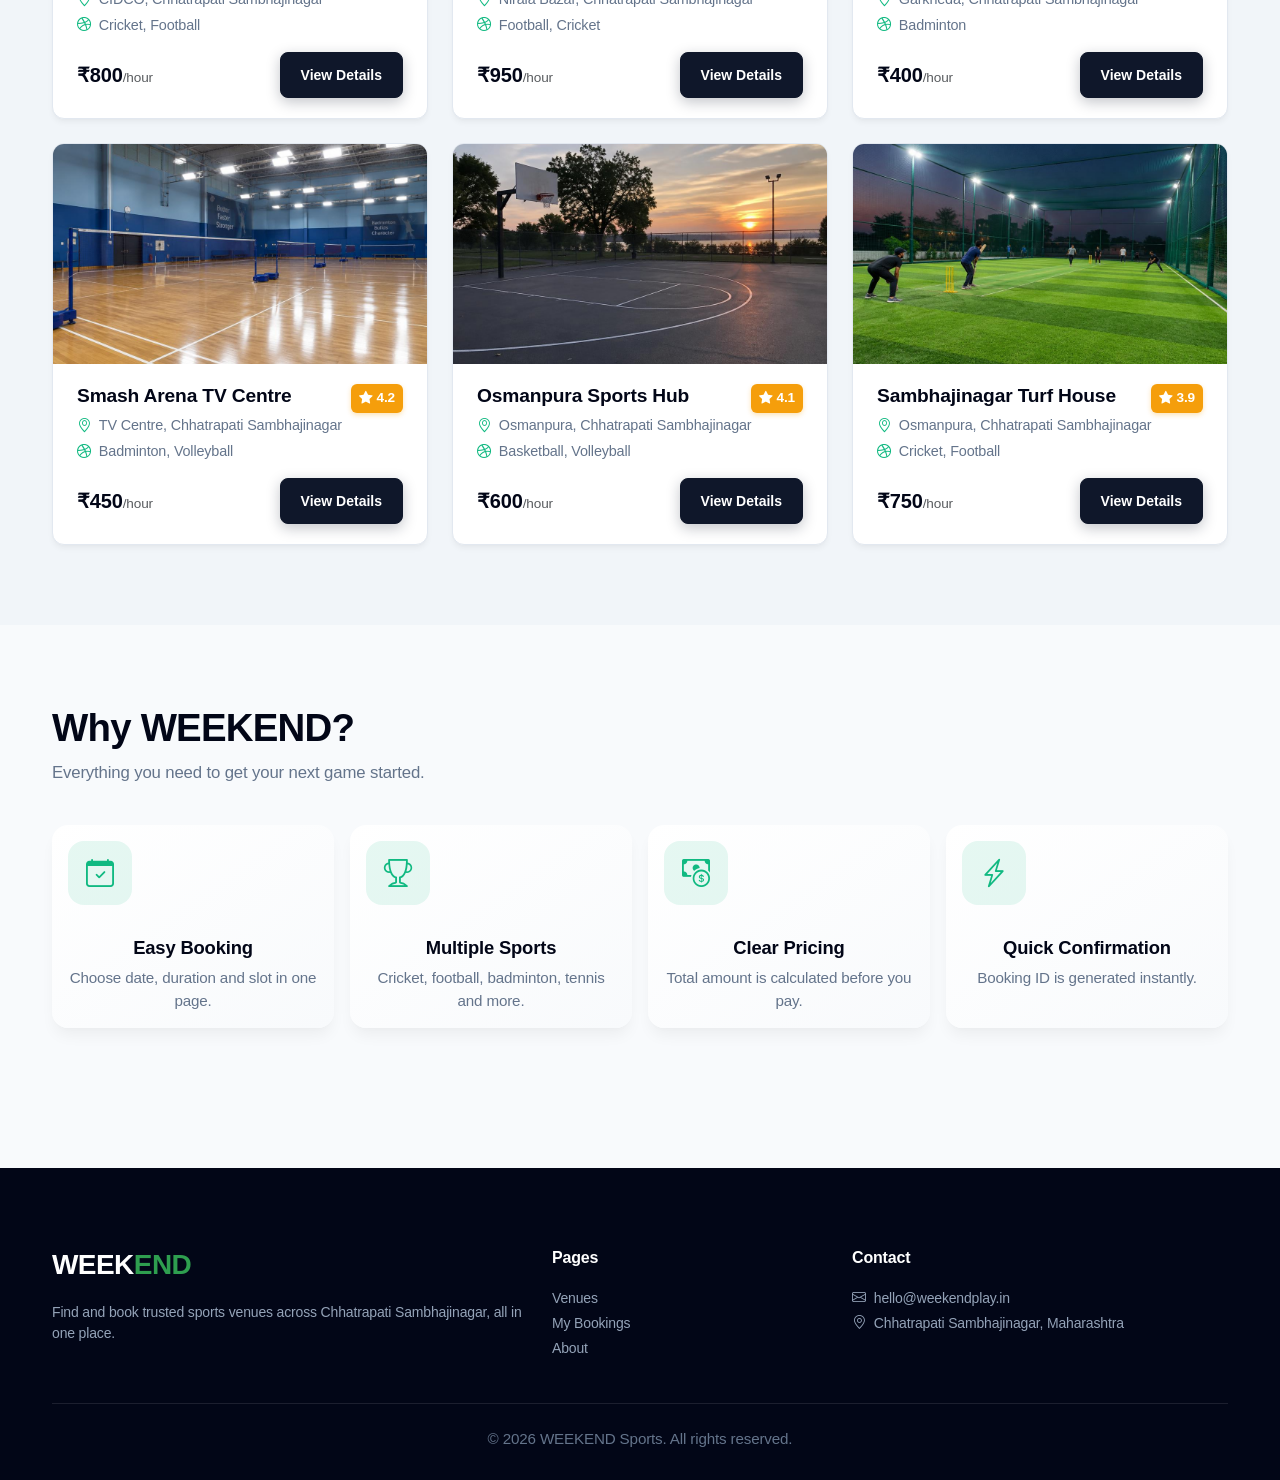
==== commit b8a8f3b9: "Add files via upload" ====
--- a/index.html
+++ b/index.html
@@ -79,37 +79,37 @@
       <div class="row g-3">
         <div class="col-6 col-md-4 col-lg-2">
           <div class="card sport-card h-100" onclick="openSport('Cricket')" role="button">
-            <img src="assets/images/cricket.jpg" class="card-img-top" alt="Cricket">
+            <img src="cricket.jpg" class="card-img-top" alt="Cricket">
             <div class="card-body text-center py-2"><span class="fw-semibold">Cricket</span></div>
           </div>
         </div>
         <div class="col-6 col-md-4 col-lg-2">
           <div class="card sport-card h-100" onclick="openSport('Football')" role="button">
-            <img src="assets/images/football.jpg" class="card-img-top" alt="Football">
+            <img src="football.jpg" class="card-img-top" alt="Football">
             <div class="card-body text-center py-2"><span class="fw-semibold">Football</span></div>
           </div>
         </div>
         <div class="col-6 col-md-4 col-lg-2">
           <div class="card sport-card h-100" onclick="openSport('Badminton')" role="button">
-            <img src="assets/images/badminton.jpg" class="card-img-top" alt="Badminton">
+            <img src="badminton.jpg" class="card-img-top" alt="Badminton">
             <div class="card-body text-center py-2"><span class="fw-semibold">Badminton</span></div>
           </div>
         </div>
         <div class="col-6 col-md-4 col-lg-2">
           <div class="card sport-card h-100" onclick="openSport('Basketball')" role="button">
-            <img src="assets/images/basketball.jpg" class="card-img-top" alt="Basketball">
+            <img src="basketball.jpg" class="card-img-top" alt="Basketball">
             <div class="card-body text-center py-2"><span class="fw-semibold">Basketball</span></div>
           </div>
         </div>
         <div class="col-6 col-md-4 col-lg-2">
           <div class="card sport-card h-100" onclick="openSport('Tennis')" role="button">
-            <img src="assets/images/tennis.jpg" class="card-img-top" alt="Tennis">
+            <img src="tennis.jpg" class="card-img-top" alt="Tennis">
             <div class="card-body text-center py-2"><span class="fw-semibold">Tennis</span></div>
           </div>
         </div>
         <div class="col-6 col-md-4 col-lg-2">
           <div class="card sport-card h-100" onclick="openSport('Volleyball')" role="button">
-            <img src="assets/images/volleyball.jpg" class="card-img-top" alt="Volleyball">
+            <img src="volleyball.jpg" class="card-img-top" alt="Volleyball">
             <div class="card-body text-center py-2"><span class="fw-semibold">Volleyball</span></div>
           </div>
         </div>
--- a/style.css
+++ b/style.css
@@ -158,7 +158,7 @@
   color: #ffffff;
   padding: 120px 0 80px;
   position: relative;
-  background: url("../assets/images/hero.jpg") center center/cover no-repeat;
+  background: url("hero.jpg") center center/cover no-repeat;
   margin-top: -76px; /* offset navbar height */
 }
 
